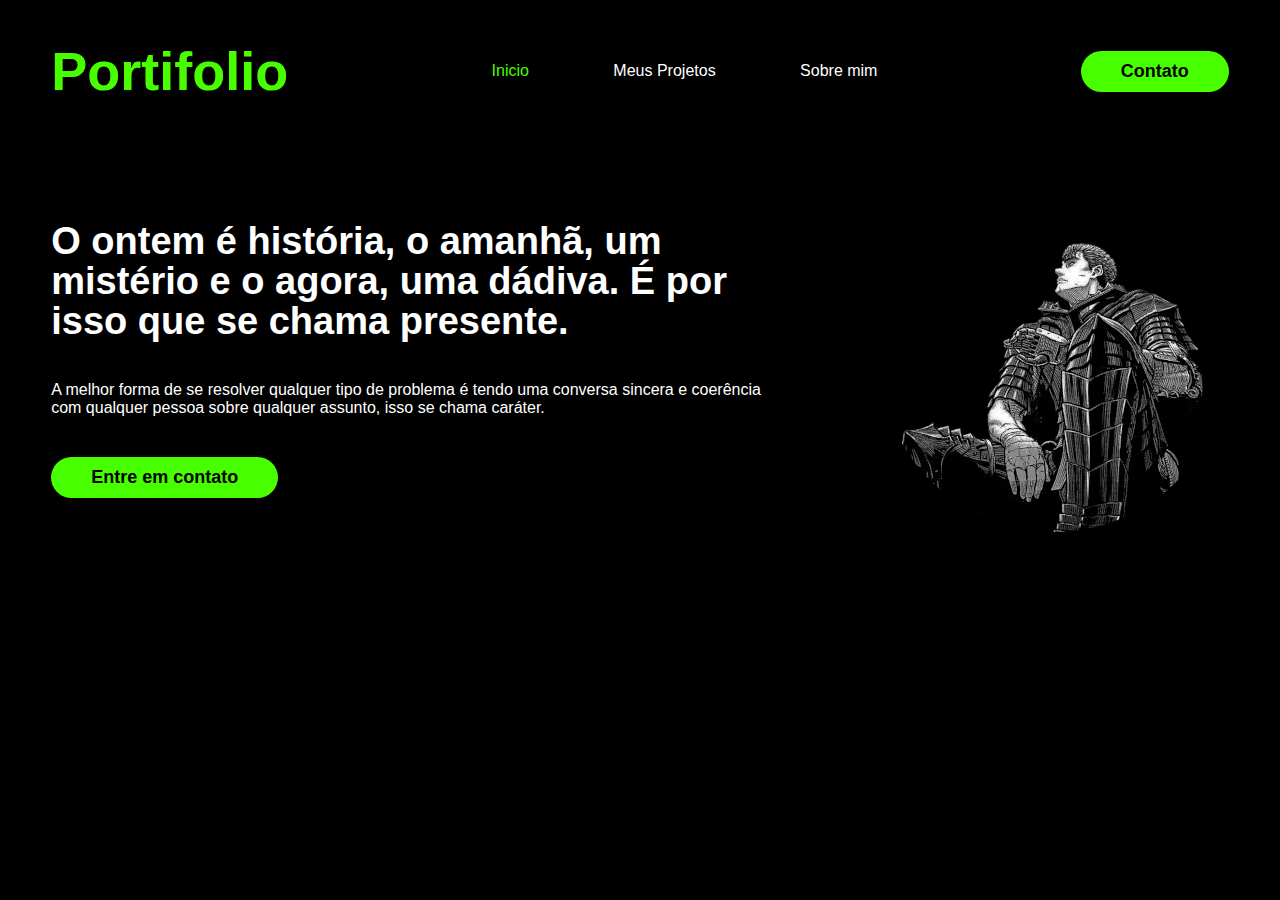
==== index.html @ 3d5ca2c2 "site2" ====
<!DOCTYPE html>
<html lang="pt-br">

<head>
    <meta charset="UTF-8">
    <meta name="viewport" content="width=device-width, initial-scale=1.0">
    <link rel="shortcut icon" href="../portifolio/imagens/favicon.ico" type="image/x-icon">
    <link rel="stylesheet" href="styles.css">

    <title>Portifolio</title>
</head>

<body>
    <header>
        <div class="interface">
            <div class="poke">
                <p>Portifolio</p>
            </div>
        

        <nav class="menu">
            <ul>
                <li><a href="inicio.html"><p style="color:#48ff00">Inicio</p></a></li>
                <li><a href="meus_projetos.html"><p>Meus Projetos</p></a></li>
                <li><a href="sobre_min.html"><p>Sobre mim</p></a></li>
            </ul>
        </nav>
        <div class="contato">
            <a href="contato.html">
                <button>Contato
            </a>
        </div>
    </header>
    <main>
        <div>
            <section class="topo">
                <div class="interface">
                    <div class="flex">
                        <div class="texto">
                            <h1>O ontem é história, o amanhã, um mistério e o agora, uma dádiva. É por isso que se chama presente.</h1>
                            <p>A melhor forma de se resolver qualquer tipo de problema é tendo uma conversa sincera e coerência com qualquer pessoa sobre qualquer assunto, isso se chama caráter.</p>
                            <div class="contato">
                                <a href="#">
                                    <button>Entre em contato
                                </a>
                            </div>
                            
                        </div>
                        <div class="imagem">
                            <img src="./imagens/wallhaven-qze3r7-removebg-preview.png" alt="imagem">
                        </div>
                    </div>
                </div>
            </section>
        </div>
    </main>
</body>

</html>
---- styles.css ----
*{
  margin: 0;
  padding: 0;
  box-sizing: border-box;
  font-family: Arial, Helvetica, sans-serif;
}
.flex{
  display: flex;
}

body{
  background-color: black;
  height: 100vh;
}
.interface{
  max-width: 1280px;
  margin: 0 auto;
}

header{
  padding: 40px 4%;
}

header > .interface{
  display: flex;
  align-items: center;
  justify-content: space-between;
}
header div a{
  color: black;
  text-decoration: none;
}

header div nav a{
  color: #ffffff;
  text-decoration: none;
  display: inline-block;
  transition: 0.5s;
  
}
main div a{
  color:black;
  text-decoration: none;
  display: inline-block;
  transition: 0.5s;
}

header nav a:hover{
  color: #48ff00;
  text-shadow: 0 0 30px #51ff00;
  transform: scale(1.05);
  font-weight: 900;
  display: inline-block;
  padding: 0 40px;
}
div > .poke{
  font-size: 6vh;
  font-weight: bolder;
  color:#48ff00
}
header nav ul{
  list-style-type: none;
}

header nav ul li{
  display: inline-block;
  padding: 0 40px;
}
 .contato button{
  padding: 10px 40px;
  font-size: 18px;
  font-weight: 700;
  text-decoration-color: black;
  background-color: #48ff00;
  border: 0;
  border-radius:30px;
  cursor: pointer;
}

div .contato button:hover{
  box-shadow: 0 0 15px #48ff00;
  transition: 0.5s;
}

section.topo{
  padding: 40px 4%;

}

section.topo .flex{
  align-items: center;
  justify-content: center;
  gap: 90px;
}
.topo h1{
  color: white;
  font-size: 38px;
  line-height: 40px;
}
.topo .texto p{
  color: #fff;
  margin: 40px 0;
}
.topo .imagem img{
  position: relative;
  animation: foto 2.8s ease-in-out infinite alternate;
  border-radius: 50%;
}


@keyframes foto{
  0%{
    top: 30px;
  }
  12.5%{
    bottom: 15px;
  }
  25%{
    bottom: 7.5px;
  }
  50%{
    top: 15px;
  }
  100%{top: 30px;}
}
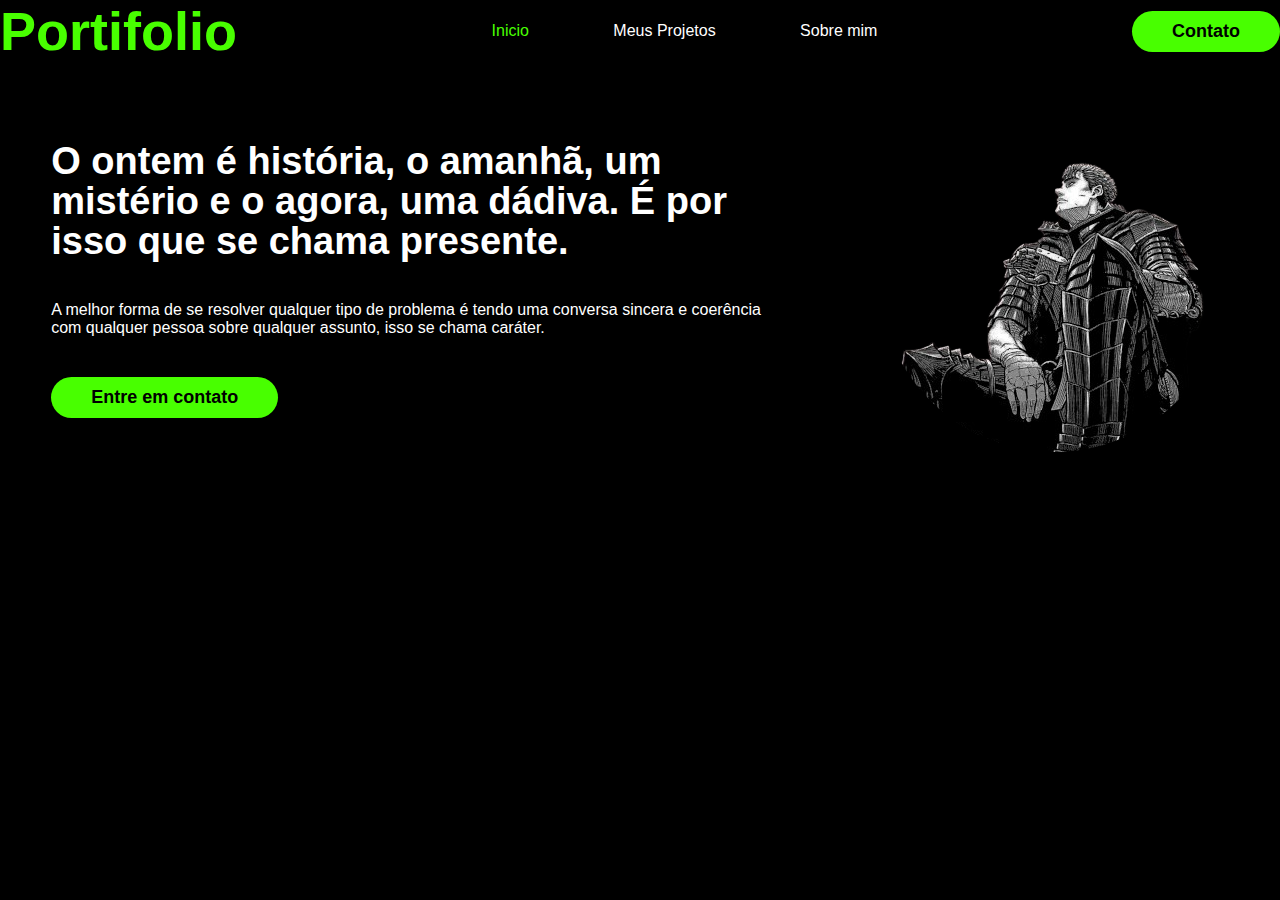
==== commit 0915a70e: "(-_-)Só apanhei hoje." ====
--- a/index.html
+++ b/index.html
@@ -13,16 +13,13 @@
 <body>
     <header>
         <div class="interface">
-            <div class="poke">
-                <p>Portifolio</p>
-            </div>
+            <h1 class="poke">Portifolio</h1>
         
-
         <nav class="menu">
             <ul>
-                <li><a href="inicio.html"><p style="color:#48ff00">Inicio</p></a></li>
-                <li><a href="meus_projetos.html"><p>Meus Projetos</p></a></li>
-                <li><a href="sobre_min.html"><p>Sobre mim</p></a></li>
+                <li class="li"><a href="index.html"><p style="color:#48ff00">Inicio</p></a></li>
+                <li class="li"><a href="meus_projetos.html"><p>Meus Projetos</p></a></li>
+                <li class="li"><a href="sobre_min.html"><p>Sobre mim</p></a></li>
             </ul>
         </nav>
         <div class="contato">
@@ -30,27 +27,28 @@
                 <button>Contato
             </a>
         </div>
+        </div>
     </header>
     <main>
         <div>
             <section class="topo">
-                <div class="interface">
-                    <div class="flex">
+                <section class="interface">
+                    <section class="flex">
                         <div class="texto">
                             <h1>O ontem é história, o amanhã, um mistério e o agora, uma dádiva. É por isso que se chama presente.</h1>
                             <p>A melhor forma de se resolver qualquer tipo de problema é tendo uma conversa sincera e coerência com qualquer pessoa sobre qualquer assunto, isso se chama caráter.</p>
-                            <div class="contato">
+                            <section class="contato">
                                 <a href="#">
                                     <button>Entre em contato
                                 </a>
-                            </div>
+                            </section>
                             
                         </div>
                         <div class="imagem">
                             <img src="./imagens/wallhaven-qze3r7-removebg-preview.png" alt="imagem">
                         </div>
-                    </div>
-                </div>
+                    </section>
+                </section>
             </section>
         </div>
     </main>
--- a/styles.css
+++ b/styles.css
@@ -3,6 +3,7 @@
   padding: 0;
   box-sizing: border-box;
   font-family: Arial, Helvetica, sans-serif;
+  position: relative;
 }
 .flex{
   display: flex;
@@ -10,19 +11,23 @@
 
 body{
   background-color: black;
-  height: 100vh;
+  height: 100%;
 }
 .interface{
-  max-width: 1280px;
+  max-width: 100%;
   margin: 0 auto;
+}
+h2{
+  color:#48ff00;
+  font-weight: 800;
+  text-shadow: 0 0 15px #48ff00;
 }
 
 header{
-  padding: 40px 4%;
+  padding: 0 auto;
 }
-
-header > .interface{
-  display: flex;
+.interface{
+  display:flex;
   align-items: center;
   justify-content: space-between;
 }
@@ -44,6 +49,23 @@
   display: inline-block;
   transition: 0.5s;
 }
+.lista h2{
+  margin-bottom: 1%;
+}
+.lista ul{
+  font-size: 3vh;
+  padding-left: 3%;
+  margin-bottom: 1%;
+  color: white;
+}
+.lol{
+  font-size: 20px;
+}
+.pi a{
+  color: #48ff00;
+  text-decoration-line: underline;
+  font-size: unset;
+}
 
 header nav a:hover{
   color: #48ff00;
@@ -53,7 +75,7 @@
   display: inline-block;
   padding: 0 40px;
 }
-div > .poke{
+.poke{
   font-size: 6vh;
   font-weight: bolder;
   color:#48ff00
@@ -77,14 +99,13 @@
   cursor: pointer;
 }
 
-div .contato button:hover{
+.contato button:hover{
   box-shadow: 0 0 15px #48ff00;
   transition: 0.5s;
 }
 
 section.topo{
   padding: 40px 4%;
-
 }
 
 section.topo .flex{
@@ -97,11 +118,11 @@
   font-size: 38px;
   line-height: 40px;
 }
-.topo .texto p{
+.texto p{
   color: #fff;
   margin: 40px 0;
 }
-.topo .imagem img{
+img{
   position: relative;
   animation: foto 2.8s ease-in-out infinite alternate;
   border-radius: 50%;
@@ -122,4 +143,46 @@
     top: 15px;
   }
   100%{top: 30px;}
-}+}
+@media screen and (max-width: 939px){
+  .flex{
+    flex-direction: column-reverse;
+  }
+  
+  header nav ul li{
+    display: inline-flex;
+    text-align: center;
+    padding: 0 30px;
+  }
+  
+  div.contato{
+    display: none;
+  }
+  header nav a:hover{
+    transform:none;
+    padding: 0 0;
+  }
+  img{
+    width: auto;
+  }
+  .topo h1{
+    font-size: 28px;
+    line-height: 34px;
+    }
+  .texto p{
+    font-size: 15px;
+  }
+  button{
+    padding: 10px 10px;
+    font-weight: 600;
+    border-radius:5vh;
+  }
+  section.topo{
+    padding: 0 6%;
+  }
+  section.topo .flex{
+    align-items: center;
+    justify-content: center;
+    gap: 40px;
+  }
+}
